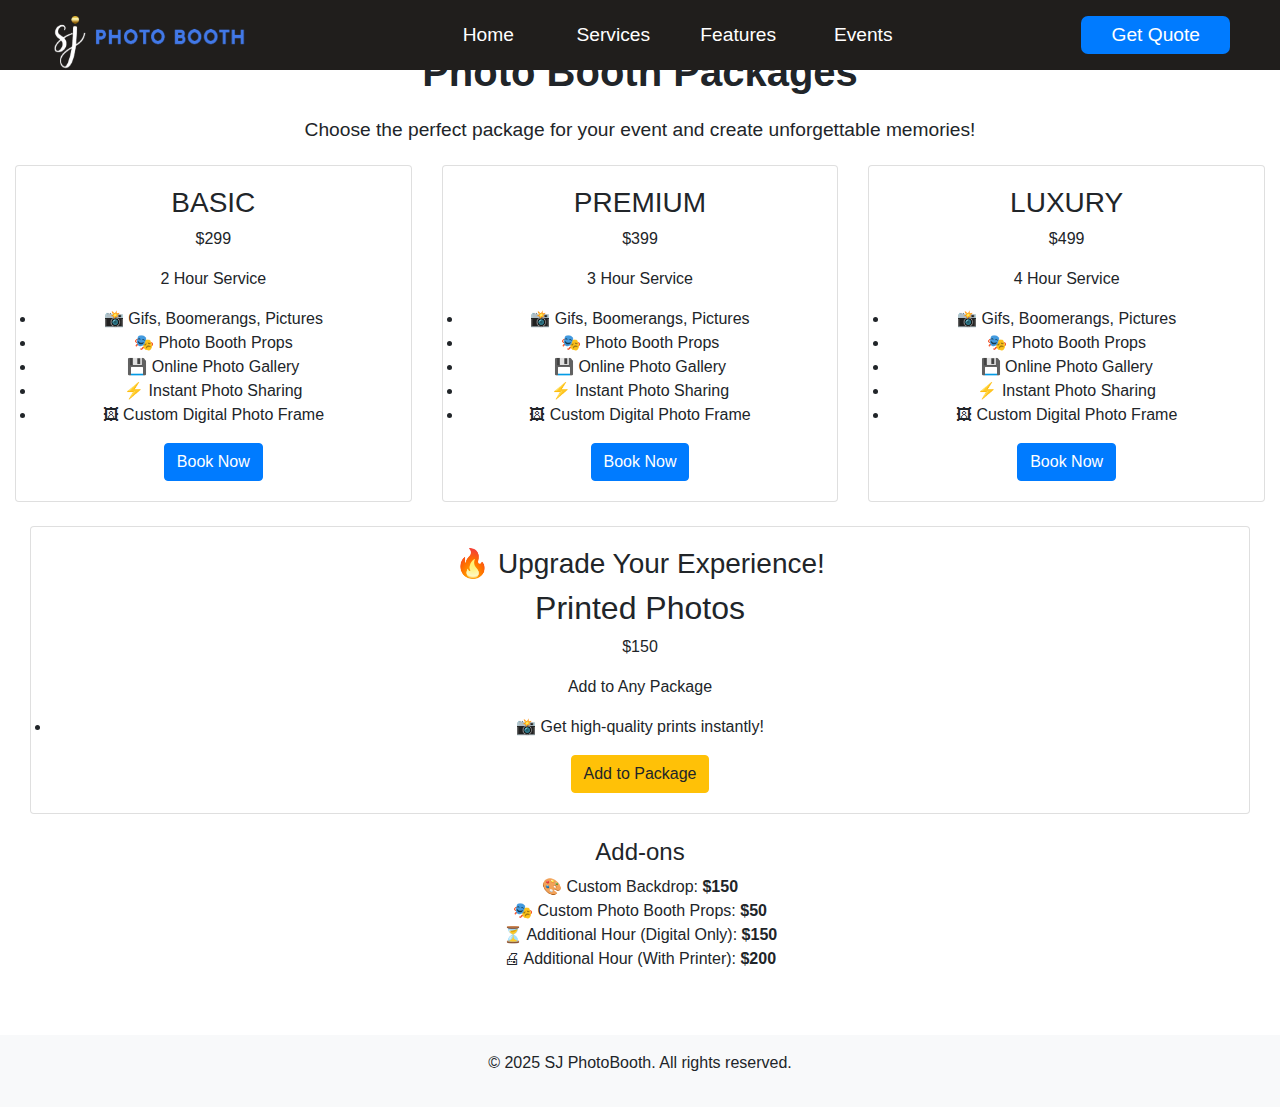
==== pricing.html @ 756ece40 "Add pricing page with package details and features" ====
<!DOCTYPE html>
<html>

<head>
  <meta charset="utf-8" />
  <meta name="viewport" content="width=device-width, initial-scale=1.0">
  <title>Photo booth Business</title>
  <!-- Add Bootstrap CSS -->
  <link rel="stylesheet" href="https://maxcdn.bootstrapcdn.com/bootstrap/4.5.2/css/bootstrap.min.css" />
  <link rel="stylesheet" href="css/style.css" />
  <link rel="stylesheet" href="css/tablet.css" media="(max-width: 991px)" />

  <!-- <script src="https://ajax.googleapis.com/ajax/libs/jquery/2.1.3/jquery.min.js"></script> -->

</head>

<body>
  <header>
    <nav class="nav_bar">
      <div class="container_fluid">
        <a class="navbar_brand" href="#">
          <img src="img/SJ-Photo-Booth-words.png" alt="SJ PhotoBooth" class="d-inline-block align-top" />
        </a>
        <div class="navbar-empty" href="#">
        </div>

        <div id="mobile-menu" class="custom-toggler">
          <span class="bar"></span>
          <span class="bar"></span>
          <span class="bar"></span>
        </div>

        <ul id="navbar" class="navbar_nav">
          <li class="nav_item">
            <a class="nav_link" id="about-page" href="index.html">Home<span class="sr-only">(current)</span></a>
          </li>
          <li class="nav_item">
            <a class="nav_link " id="service-page" href="#services">Services</a>
          </li>
          <li class="nav_item">
            <a class="nav_link" id="feature-page" href="#portfolio">Features</a>
          </li>
          <li class="nav_item">
            <a class="nav_link" id="events-page" href="#contact">Events</a>
          </li>
        </ul>
        <div id="navgetquote">
          <button onclick="location.href='#contact'" id="button" type="button">Get Quote</button>
        </div>
      </div>
    </nav>
  </header>



    <!-- Pricing Section -->
    <section id="pricing" class="py-5">
        <div class="container">
          <h2 class="text-center title">Photo Booth Packages</h2>
          <p class="text-center portfolio-text">
            Choose the perfect package for your event and create unforgettable memories!
          </p>
    
          <div class="row">
            <!-- BASIC PACKAGE -->
            <div class="col-md-4 col-12 mb-4">
              <div class="card pricing-card text-center">
                <div class="card-body">
                  <h3 class="package-title">BASIC</h3>
                  <p class="price">$299</p>
                  <p class="duration">2 Hour Service</p>
                  <ul class="package-features">
                    <li>📸 Gifs, Boomerangs, Pictures</li>
                    <li>🎭 Photo Booth Props</li>
                    <li>💾 Online Photo Gallery</li>
                    <li>⚡ Instant Photo Sharing</li>
                    <li>🖼 Custom Digital Photo Frame</li>
                  </ul>
                  <button class="btn btn-primary">Book Now</button>
                </div>
              </div>
            </div>
          
            <!-- PREMIUM PACKAGE -->
            <div class="col-md-4 col-12 mb-4">
              <div class="card pricing-card text-center">
                <div class="card-body">
                  <h3 class="package-title">PREMIUM</h3>
                  <p class="price">$399</p>
                  <p class="duration">3 Hour Service</p>
                  <ul class="package-features">
                    <li>📸 Gifs, Boomerangs, Pictures</li>
                    <li>🎭 Photo Booth Props</li>
                    <li>💾 Online Photo Gallery</li>
                    <li>⚡ Instant Photo Sharing</li>
                    <li>🖼 Custom Digital Photo Frame</li>
                  </ul>
                  <button class="btn btn-primary">Book Now</button>
                </div>
              </div>
            </div>
          
            <!-- LUXURY PACKAGE -->
            <div class="col-md-4 col-12 mb-4">
              <div class="card pricing-card text-center">
                <div class="card-body">
                  <h3 class="package-title">LUXURY</h3>
                  <p class="price">$499</p>
                  <p class="duration">4 Hour Service</p>
                  <ul class="package-features">
                    <li>📸 Gifs, Boomerangs, Pictures</li>
                    <li>🎭 Photo Booth Props</li>
                    <li>💾 Online Photo Gallery</li>
                    <li>⚡ Instant Photo Sharing</li>
                    <li>🖼 Custom Digital Photo Frame</li>
                  </ul>
                  <button class="btn btn-primary">Book Now</button>
                </div>
              </div>
            </div>
        </div>
          
            <!-- 🔥 Add a Printer Option (As Separate Column) -->
            <div class="col-md-12 col-12 mb-4">
              <div class="card printer-card text-center">
                <div class="card-body">
                  <h3 class="package-title">🔥 Upgrade Your Experience!</h3>
                  <h2 class="price">Printed Photos</h2>
                  <p class="price-print">$150</p>
                  <p class="duration">Add to Any Package</p>
                  <ul class="package-features">
                    <li>📸 Get high-quality prints instantly!</li>
                  </ul>
                  <button class="btn btn-warning">Add to Package</button>
                </div>
              </div>
            </div>
          
    
          <!-- Add-ons Section -->
          <div class="text-center mt-4">
            <h4>Add-ons</h4>
            <ul class="list-unstyled">
              <li>🎨 Custom Backdrop: <strong>$150</strong></li>
              <li>🎭 Custom Photo Booth Props: <strong>$50</strong></li>
              <li>⏳ Additional Hour (Digital Only): <strong>$150</strong></li>
              <li>🖨 Additional Hour (With Printer): <strong>$200</strong></li>
            </ul>
          </div>
       
      </section>
    
      <!-- Footer -->
      <footer class="bg-light text-center py-3">
        <div class="container">
          <p>&copy; 2025 SJ PhotoBooth. All rights reserved.</p>
        </div>
      </footer>
    
      <!-- Bootstrap & JS -->
      <script src="https://code.jquery.com/jquery-3.5.1.slim.min.js"></script>
      <script src="https://cdn.jsdelivr.net/npm/@popperjs/core@2.9.3/dist/umd/popper.min.js"></script>
      <script src="https://maxcdn.bootstrapcdn.com/bootstrap/4.5.2/js/bootstrap.min.js"></script>
    </body>
    
    </html>
---- css/style.css ----
/* Custom CSS for photobooth website */

:root {
  --primary-blue: #3c6bca;
  --primary-gold: #eab105;
  --secondary-blue: #1a9af7;
  --soft-blue: #e7f5ff;
  --warm-black: #201e1c;
  --black: #282623;
  --grey: #bababa;
  --off-white: #faf8f7;
  --just-white: #ffffff;
}
* {
  box-sizing: border-box;
  margin: 0;
  padding: 0;
  font-family: "Kumbh Sans", sans-serif;
  scroll-behavior: smooth;
}

html {
  min-width: 320px;
}
/* header {
  overflow: visible;
} */
.nav_bar {
  background-color: rgb(32, 30, 28);
  height: 70px;
  width: 100%;
  display: flex;
  justify-content: center;
  align-items: center;
  font-size: 1.2rem;
  position: fixed;
  top: 0px;
  z-index: 1000;
}
.container_fluid {
  display: flex;
  justify-content: space-between;
  height: 70px;
  z-index: 1;
  width: 100%;
  max-width: 1400px;
  margin-top: 0;
  margin-bottom: 0;
  margin-left: auto;
  margin-right: auto;
  padding-top: 0;
  padding-bottom: 0;
  padding-right: 50px;
  padding-left: 50px;
}
/* ------logo words-------- */
.navbar-empty {
  width: 200px;
  display: flex;
  align-items: center;
  cursor: pointer;
  margin-right: 20px;
}
.navbar_brand {
  position: fixed;
  top: 12px;
}
.navbar_brand img {
  width: 200px;
}
.navbar_brand:hover {
  transform: scale(1.1);
}

.custom-toggler {
  position: absolute;
}

.navbar_nav {
  display: flex;
  justify-content: center;
  list-style: none;
  margin: 0;
}

.nav_link {
  text-decoration: none;
  color: #fff;
  display: flex;
  align-items: center;
  justify-content: center;
  width: 125px;
  transition: all 0.3s ease;
  height: 100%;
}

.nav_link:hover {
  color: var(--primary-gold);
  transform: scale(1.1);
  text-decoration: none;
}

#navgetquote {
  display: flex;
  align-items: center;
  justify-content: space-around;
  /* padding: 10px 0; */
}
#button {
  padding: 5px 30px;
  background-color: #007BFF;
  color: white;
  border: none;
  border-radius: 7px;
  transition: transform 0.3s ease;
  cursor: pointer;
}

#button:hover {
  transform: scale(1.1);
}


.animation-div {
  position: relative;
  width: 100%;
  height: 500px; 
  overflow: hidden;
  background-color: #f0f0f0; 
}

.dots-animation {
  position: absolute;
  width: 20px; /* Size of the dots */
  height: 20px; /* Size of the dots */
  background-color: #3498db; /* Color of the dots */
  border-radius: 50%; /* Makes the dot circular */
  animation: moveAround 10s infinite alternate ease-in-out;
}

/* Define the keyframes for moving around */
@keyframes moveAround {
  0% { transform: translate(0px, 0px); }
  25% { transform: translate(900px, 0px); } /* Right */
  50% { transform: translate(500px, 500px); } /* Down */
  75% { transform: translate(0px, 300px); } /* Left */
  100% { transform: translate(0px, 0px); } /* Back to start */
}


.dots-animation:nth-child(1) {
  animation-duration: 8s; /* Faster */
}

.dots-animation:nth-child(2) {
  animation-delay: 2s; /* Starts later */
  background-color: red; /* Different color */
}

.dots-animation:nth-child(3) {
  animation-name: differentPath;
}

@keyframes differentPath {
  from { transform: translate(0, 0); }
  to { transform: translate(200px, 500px); }
}






/* -------------------------     Main     ----------------------------------- */
main {
  background-color: var(--off-white);
}
section {
  min-height: 60vh;
  padding-top: 70px;
  scroll-margin-top: 80px;
}
.slide-image {
  height: 100px;
  background-size: cover;
  background-position: center;
}

.carousel-fade .carousel-inner .carousel-item {
  height: 90vh;
  background-position: center;
  background-size: cover;
}

/* .carousel-fade .carousel-inner .carousel-item::before {
  content: "";
  display: block;
  position: absolute;
  top: 0;
  left: 0;
  right: 0;
  bottom: 0;
  width: 100%;
  height: 100%;
  background-color: rgba(0, 0, 0, 0.5); 
} */

.carousel-caption {
  position: absolute;
  top: 50%;
  left: 50%;
  transform: translate(-50%, -50%);
  text-align: center;
  color: #fff;
  z-index: 1;
  width: 100%;
}

.carousel-item .carousel-caption h1 {
  font-size: 4rem;
  margin-top: 0;
  margin-bottom: 1rem;
}
.carousel-fade .carousel-inner .carousel-item .carousel-caption p {
  font-size: 1.5rem;
}
.carousel-fade .carousel-inner .carousel-item .carousel-caption .btn {
  font-size: 1.2rem;
  margin-top: 1rem;
}

.carousel-fade .carousel-indicators li {
  background-color: rgba(255, 255, 255, 0.5);
  border: none;
  width: 12px;
  height: 12px;
  margin: 0 6px;
  cursor: pointer;
}

/* ------------------      logo      ------------------ */
.relative-position {
  position: relative;
}
.logo {
  position: absolute;
  bottom: -75px;
  left: 50%;
  transform: translateX(-50%);
  z-index: 1;
}
.logo img {
  width: 180px;
}
/* ------------------      Description      ------------------ */
.container {
  max-width: 1400px;
}
#description {
  min-height: 60vh;
}

.container-desc {
  padding-left: 40px;
  padding-right: 40px;
}

#description h3 {
  font-size: 2rem;
}

#description p {
  font-size: 1.1rem;
}

#img-Jorge img{
  max-width: 70%;
}
.desc-col {
  text-align: center;
}

.title {
  font-weight: bold;
  font-size: 2.5rem;
}

.logo-SJ {
  position: absolute;
  bottom: -50px;
  left: 20%;
  transform: translateX(-50%);
  z-index: 1;
}

.logo-SJ img {
  width: 400px;
}
/* ------------------      Service      ------------------ */

.service-dark-bg {
  width: 100%;
  min-width: 320px;
  height: auto;
  padding: 20px 10px;
  background-color: var(--warm-black);
  color: var(--just-white);
}

.service-detail--card {
  width: 90%;
  min-width: 288px;
  max-width: 320px;
  min-height: 150px;
  margin: 15px auto;
  padding: 15px;
  background-color: var(--black);
  border-radius: 5px;
  box-shadow: 0 4px 8px rgba(0, 0, 0, 0.16);
}
.service-card-h4 {
  margin-top: 15px;
  margin-bottom: 10px;
  font-weight: bold;
  line-height: 1.8rem;
  color: var(--just-white);
}

.portfolio-title {
  margin-top: 15px;
  margin-bottom: 10px;
  padding: 0px 90px;
  color: var(--black);
}

.portfolio-text {
  margin: 20px 0;
  padding: 0 90px;
  font-size: 1.2rem;
}
.portfolio-detail--card {
  min-width: 140px;
  max-width: 380px;
  min-height: 150px;
  margin: 15px auto;
  padding: 15px;
}
.portfolio-card-h4 {
  margin-top: 15px;
  margin-bottom: 10px;
  font-weight: bold;
  line-height: 1.8rem;
  color: var(--black);
}


.cursive-text {
  margin-top: 20px;
  font-family: 'Bungasai', cursive;  
  font-size: 1.4rem;

}

.instagram-icon {
  display: inline-block;
  transition: transform 0.3s, opacity 0.3s;
}

.instagram-img {
  width: 50px;
  height: 50px;
  transition: transform 0.3s, opacity 0.3s;
}

.instagram-icon:hover .instagram-img {
  transform: scale(1.1);
  opacity: 0.8;
}

/* --------contact----------- */
/* General Styles */
#contact {
  padding: 60px 20px;
}

.contact-details {
  max-width: 600px;
}

.illustrations {
  display: flex;
  /* flex-wrap: wrap; */
  justify-content: center; /* Centers illustrations horizontally */
  margin-top: 20px;
}

.contact-illustration {
  margin: 10px; /* Adds space between illustrations */
}

.illustration-img {
  max-width: 250px; /* Set a max width for the images */
  height: auto; /* Maintain aspect ratio */
}
---- css/tablet.css ----
:root {
  --primary-blue: #3c6bca;
  --primary-gold: #eab105;
  --secondary-blue: #1a9af7;
  --soft-blue: #e7f5ff;
  --warm-black: #201e1c;
  --black: #282623;
  --grey: #bababa;
  --off-white: #faf8f7;
  --just-white: #ffffff;
}
.nav_bar {
  height: 55px;
}
.container_fluid {
  display: flex;
  justify-content: space-between;
  height: 100%;
  z-index: 1;
  width: 100%;
  max-width: 1600px;
  padding: 0;
}

.navbar_brand {
  position: fixed;
  top: .5%;
  left: 5%;
  z-index: 999;
}
.custom-toggler .bar {
  width: 25px;
  height: 3px;
  margin-top: 5px;
  margin-bottom: 5px;
  margin-left: auto;
  margin-right: auto;
  transition: all 0.3s ease-in-out;
  background: #ffffff;
  display: block;
  cursor: pointer;
}

#mobile-menu {
  position: absolute;
  top: 15%;
  right: 5%;
  transform: translate(5%, 20%);
}

.navbar_nav {
  display: flex;
  flex-direction: column;
  justify-content: space-evenly;
  width: 100%;
  position: absolute;
  top: -1000px;
  opacity: 1;
  transition: all 0.5s ease;
  z-index: -1;
}
.navbar_nav.active {
  background-color: var(--warm-black);
  top: 100%;
  opacity: 1;
  transition: all 0.5s ease;
  z-index: 99;
  min-height: 35vh;
  font-size: 1.2rem;
}

.nav_link {
  align-items: center;
  width: 100%;
}


#mobile-menu.is-active .bar:nth-child(2) {
  opacity: 0;
}

#mobile-menu.is-active .bar:nth-child(1) {
  transform: translateY(8px) rotate(45deg);
}

#mobile-menu.is-active .bar:nth-child(3) {
  transform: translateY(-8px) rotate(-45deg);
}

#navgetquote {
  text-align: center;
  position: fixed;
  bottom: 0;
  left: 0;
  width: 100%;
  padding: 10px 0;
}

#navgetquote #button {
  width: 200px;
  height: 40px;
  /* font-weight: bold; */
}


/* ------------------       Section 1          ------------------ */
section {
  min-height:60vh;
  padding-top: 55px;
  scroll-margin-top: 55px;
}

#description {
  padding-top: 50px;
}

#description p {
  font-size: 1rem;
}

#img-Jorge img{
  max-width: 85%;
}

/* ------------------       Logo         ------------------ */
.relative-position {
  position: relative;
}
.logo {
  position: absolute;
  bottom: -75px;
  left: 50%;
  transform: translateX(-50%);
  z-index: 1;
}
/* ------------------       Logo         ------------------ */

.container-desc {
  padding-top: 30px;
  padding-left: 50px;
  padding-right: 50px;

}

.portfolio-text {
  margin: 20px 0;
  padding: 0 20px;
  font-size: 1.2rem;
}

.illustration-img {
  max-width: 150px; /* Set a max width for the images */
}
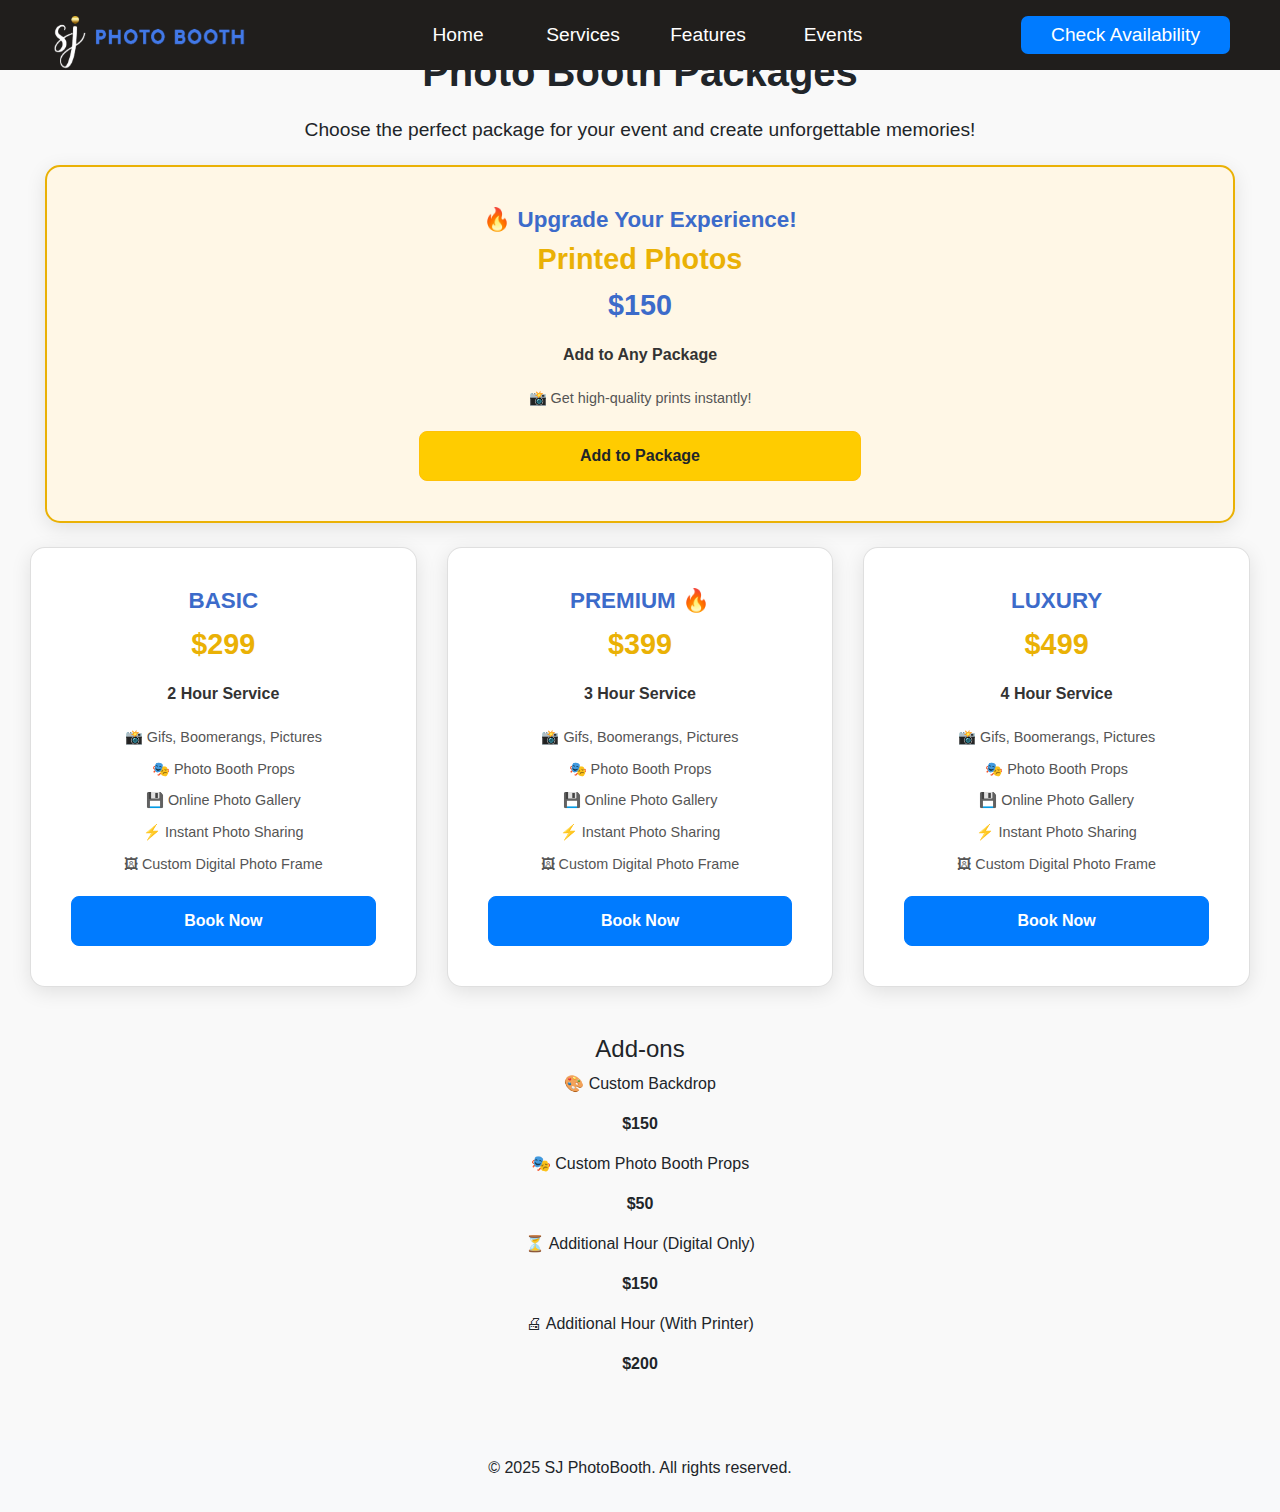
==== commit 71329b43: "Update pricing page with new title, button text, and enhanced package options" ====
--- a/pricing.html
+++ b/pricing.html
@@ -4,7 +4,7 @@
 <head>
   <meta charset="utf-8" />
   <meta name="viewport" content="width=device-width, initial-scale=1.0">
-  <title>Photo booth Business</title>
+  <title>SJ Photo Booth</title>
   <!-- Add Bootstrap CSS -->
   <link rel="stylesheet" href="https://maxcdn.bootstrapcdn.com/bootstrap/4.5.2/css/bootstrap.min.css" />
   <link rel="stylesheet" href="css/style.css" />
@@ -45,7 +45,7 @@
           </li>
         </ul>
         <div id="navgetquote">
-          <button onclick="location.href='#contact'" id="button" type="button">Get Quote</button>
+          <button onclick="location.href='#contact'" id="button" type="button">Check Availability</button>
         </div>
       </div>
     </nav>
@@ -53,114 +53,127 @@
 
 
 
-    <!-- Pricing Section -->
-    <section id="pricing" class="py-5">
-        <div class="container">
-          <h2 class="text-center title">Photo Booth Packages</h2>
-          <p class="text-center portfolio-text">
-            Choose the perfect package for your event and create unforgettable memories!
-          </p>
-    
-          <div class="row">
-            <!-- BASIC PACKAGE -->
-            <div class="col-md-4 col-12 mb-4">
-              <div class="card pricing-card text-center">
-                <div class="card-body">
-                  <h3 class="package-title">BASIC</h3>
-                  <p class="price">$299</p>
-                  <p class="duration">2 Hour Service</p>
-                  <ul class="package-features">
-                    <li>📸 Gifs, Boomerangs, Pictures</li>
-                    <li>🎭 Photo Booth Props</li>
-                    <li>💾 Online Photo Gallery</li>
-                    <li>⚡ Instant Photo Sharing</li>
-                    <li>🖼 Custom Digital Photo Frame</li>
-                  </ul>
-                  <button class="btn btn-primary">Book Now</button>
-                </div>
-              </div>
+  <!-- Pricing Section -->
+  <section id="pricing" class="py-5">
+    <div class="container">
+      <h2 class="text-center title">Photo Booth Packages</h2>
+      <p class="text-center portfolio-text">
+        Choose the perfect package for your event and create unforgettable memories!
+      </p>
+      <!-- 🔥 Add a Printer Option (As Separate Column) -->
+      <div id="printer" class="col-md-12 col-12 mb-4">
+        <div class="card printer-card text-center">
+          <div class="card-body">
+            <h3 class="package-title">🔥 Upgrade Your Experience!</h3>
+            <h2 class="price">Printed Photos</h2>
+            <p class="price-print">$150</p>
+            <p class="duration">Add to Any Package</p>
+            <ul class="package-features">
+              <li>📸 Get high-quality prints instantly!</li>
+            </ul>
+            <button id="addPrinterBtn" class="btn btn-warning">Add to Package</button>
+          </div>
+        </div>
+      </div>
+      <div class="row">
+        <!-- BASIC PACKAGE -->
+        <div class="col-md-4 col-12 mb-4">
+          <div class="card pricing-card text-center">
+            <div class="card-body">
+              <h3 class="package-title">BASIC</h3>
+              <p class="price">$299</p>
+              <p class="duration">2 Hour Service</p>
+              <ul class="package-features">
+                <li>📸 Gifs, Boomerangs, Pictures</li>
+                <li>🎭 Photo Booth Props</li>
+                <li>💾 Online Photo Gallery</li>
+                <li>⚡ Instant Photo Sharing</li>
+                <li>🖼 Custom Digital Photo Frame</li>
+              </ul>
+              <button class="btn btn-primary book-now-btn">Book Now</button>
             </div>
-          
-            <!-- PREMIUM PACKAGE -->
-            <div class="col-md-4 col-12 mb-4">
-              <div class="card pricing-card text-center">
-                <div class="card-body">
-                  <h3 class="package-title">PREMIUM</h3>
-                  <p class="price">$399</p>
-                  <p class="duration">3 Hour Service</p>
-                  <ul class="package-features">
-                    <li>📸 Gifs, Boomerangs, Pictures</li>
-                    <li>🎭 Photo Booth Props</li>
-                    <li>💾 Online Photo Gallery</li>
-                    <li>⚡ Instant Photo Sharing</li>
-                    <li>🖼 Custom Digital Photo Frame</li>
-                  </ul>
-                  <button class="btn btn-primary">Book Now</button>
-                </div>
-              </div>
+          </div>
+        </div>
+
+        <!-- PREMIUM PACKAGE -->
+        <!-- Premium Package - Highlighted as Best Value -->
+        <div class="col-md-4 col-12 mb-4">
+          <div class="card pricing-card text-center best-value">
+            <div class="card-body">
+              <h3 class="package-title">PREMIUM <span class="best-deal">🔥</span></h3>
+              <p class="price">$399</p>
+              <p class="duration">3 Hour Service</p>
+              <ul class="package-features">
+                <li>📸 Gifs, Boomerangs, Pictures</li>
+                <li>🎭 Photo Booth Props</li>
+                <li>💾 Online Photo Gallery</li>
+                <li>⚡ Instant Photo Sharing</li>
+                <li>🖼 Custom Digital Photo Frame</li>
+              </ul>
+              <button class="btn btn-primary book-now-btn">Book Now</button>
             </div>
-          
-            <!-- LUXURY PACKAGE -->
-            <div class="col-md-4 col-12 mb-4">
-              <div class="card pricing-card text-center">
-                <div class="card-body">
-                  <h3 class="package-title">LUXURY</h3>
-                  <p class="price">$499</p>
-                  <p class="duration">4 Hour Service</p>
-                  <ul class="package-features">
-                    <li>📸 Gifs, Boomerangs, Pictures</li>
-                    <li>🎭 Photo Booth Props</li>
-                    <li>💾 Online Photo Gallery</li>
-                    <li>⚡ Instant Photo Sharing</li>
-                    <li>🖼 Custom Digital Photo Frame</li>
-                  </ul>
-                  <button class="btn btn-primary">Book Now</button>
-                </div>
-              </div>
+          </div>
+        </div>
+
+        <!-- LUXURY PACKAGE -->
+        <div class="col-md-4 col-12 mb-4">
+          <div class="card pricing-card text-center">
+            <div class="card-body">
+              <h3 class="package-title">LUXURY</h3>
+              <p class="price">$499</p>
+              <p class="duration">4 Hour Service</p>
+              <ul class="package-features">
+                <li>📸 Gifs, Boomerangs, Pictures</li>
+                <li>🎭 Photo Booth Props</li>
+                <li>💾 Online Photo Gallery</li>
+                <li>⚡ Instant Photo Sharing</li>
+                <li>🖼 Custom Digital Photo Frame</li>
+              </ul>
+              <button class="btn btn-primary book-now-btn">Book Now</button>
             </div>
+          </div>
         </div>
-          
-            <!-- 🔥 Add a Printer Option (As Separate Column) -->
-            <div class="col-md-12 col-12 mb-4">
-              <div class="card printer-card text-center">
-                <div class="card-body">
-                  <h3 class="package-title">🔥 Upgrade Your Experience!</h3>
-                  <h2 class="price">Printed Photos</h2>
-                  <p class="price-print">$150</p>
-                  <p class="duration">Add to Any Package</p>
-                  <ul class="package-features">
-                    <li>📸 Get high-quality prints instantly!</li>
-                  </ul>
-                  <button class="btn btn-warning">Add to Package</button>
-                </div>
-              </div>
-            </div>
-          
-    
-          <!-- Add-ons Section -->
-          <div class="text-center mt-4">
-            <h4>Add-ons</h4>
-            <ul class="list-unstyled">
-              <li>🎨 Custom Backdrop: <strong>$150</strong></li>
-              <li>🎭 Custom Photo Booth Props: <strong>$50</strong></li>
-              <li>⏳ Additional Hour (Digital Only): <strong>$150</strong></li>
-              <li>🖨 Additional Hour (With Printer): <strong>$200</strong></li>
-            </ul>
+      </div>
+
+
+      <!-- Add-ons Section -->
+      <div class="text-center mt-4">
+        <h4>Add-ons</h4>
+        <div class="add-ons-grid">
+          <div class="add-on-item">
+            <p>🎨 Custom Backdrop</p>
+            <p><strong>$150</strong></p>
           </div>
-       
-      </section>
-    
-      <!-- Footer -->
-      <footer class="bg-light text-center py-3">
-        <div class="container">
-          <p>&copy; 2025 SJ PhotoBooth. All rights reserved.</p>
+          <div class="add-on-item">
+            <p>🎭 Custom Photo Booth Props</p>
+            <p><strong>$50</strong></p>
+          </div>
+          <div class="add-on-item">
+            <p>⏳ Additional Hour (Digital Only)</p>
+            <p><strong>$150</strong></p>
+          </div>
+          <div class="add-on-item">
+            <p>🖨 Additional Hour (With Printer)</p>
+            <p><strong>$200</strong></p>
+          </div>
         </div>
-      </footer>
-    
-      <!-- Bootstrap & JS -->
-      <script src="https://code.jquery.com/jquery-3.5.1.slim.min.js"></script>
-      <script src="https://cdn.jsdelivr.net/npm/@popperjs/core@2.9.3/dist/umd/popper.min.js"></script>
-      <script src="https://maxcdn.bootstrapcdn.com/bootstrap/4.5.2/js/bootstrap.min.js"></script>
-    </body>
-    
-    </html>+      </div>
+  </section>
+
+  <!-- Footer -->
+  <footer class="bg-light text-center py-3">
+    <div class="container">
+      <p>&copy; 2025 SJ PhotoBooth. All rights reserved.</p>
+    </div>
+  </footer>
+  
+
+  <!-- Bootstrap & JS -->
+  <script src="script.js"></script>
+  <script src="https://code.jquery.com/jquery-3.5.1.slim.min.js"></script>
+  <script src="https://cdn.jsdelivr.net/npm/@popperjs/core@2.9.3/dist/umd/popper.min.js"></script>
+  <script src="https://maxcdn.bootstrapcdn.com/bootstrap/4.5.2/js/bootstrap.min.js"></script>
+  
+</body>
+
+</html>--- a/css/style.css
+++ b/css/style.css
@@ -403,3 +403,96 @@
   height: auto; /* Maintain aspect ratio */
 }
 
+
+
+
+
+
+/* ----------------------- Design Pricing --------------------*/
+
+#pricing {
+  background-color: #f9f9f9;
+  padding: 40px 15px;
+}
+
+.pricing-card, .printer-card {
+  border-radius: 15px;
+  box-shadow: 0px 5px 20px rgba(0, 0, 0, 0.1);
+  transition: transform 0.3s ease-in-out;
+  background: #fff;
+  padding: 20px;
+}
+
+.pricing-card:hover, .printer-card:hover {
+  transform: scale(1.05);
+}
+
+.package-title {
+  font-size: 1.4rem;
+  font-weight: bold;
+  color: var(--primary-blue);
+}
+
+.price-print{
+  font-size: 1.8rem;
+  font-weight: bold;
+  color: var(--primary-blue);
+}
+.price {
+  font-size: 1.8rem;
+  font-weight: bold;
+  color: var(--primary-gold)
+}
+
+.duration {
+  font-size: 1rem;
+  font-weight: 600;
+  color: #333;
+}
+
+.package-features {
+  list-style: none;
+  padding: 0;
+  font-size: 0.9rem;
+  color: #555;
+}
+
+.package-features li {
+  padding: 5px 0;
+}
+
+/* 📱 Make buttons mobile-friendly */
+.btn-primary, .btn-warning {
+  font-size: 1rem;
+  padding: 12px;
+  border-radius: 8px;
+  width: 100%;
+  font-weight: bold;
+}
+.btn-warning {
+  font-size: 1rem;
+  padding: 12px;
+  border-radius: 8px;
+  width: 50%;
+  font-weight: bold;
+}
+
+.btn-warning {
+  background-color: #ffcc00;
+  width: 40%;
+}
+
+.btn-primary:hover {
+  background-color: var(--secondary-blue);
+}
+
+.btn-warning:hover {
+  background-color: #e6b800;
+}
+
+/* 🔥 Printed Photos Upgrade */
+.printer-card {
+  border: 2px solid var(--primary-gold);
+  background: #fff7e6;
+  text-align: center;
+}
--- a/css/tablet.css
+++ b/css/tablet.css
@@ -151,3 +151,26 @@
 .illustration-img {
   max-width: 150px; /* Set a max width for the images */
 }
+
+
+
+
+/* ----------------------- Design Pricing --------------------*/
+
+.pricing-card, .printer-card {
+  margin-bottom: 20px;
+}
+
+.printer-card {
+  order: 4; /* Moves it to be the fourth card on mobile */
+}
+
+.btn-warning {
+  width: 40%;
+}
+/* 📱 Ensure full responsiveness */
+@media (max-width: 768px) {
+  .btn-warning {
+    width: 100%;
+  }
+}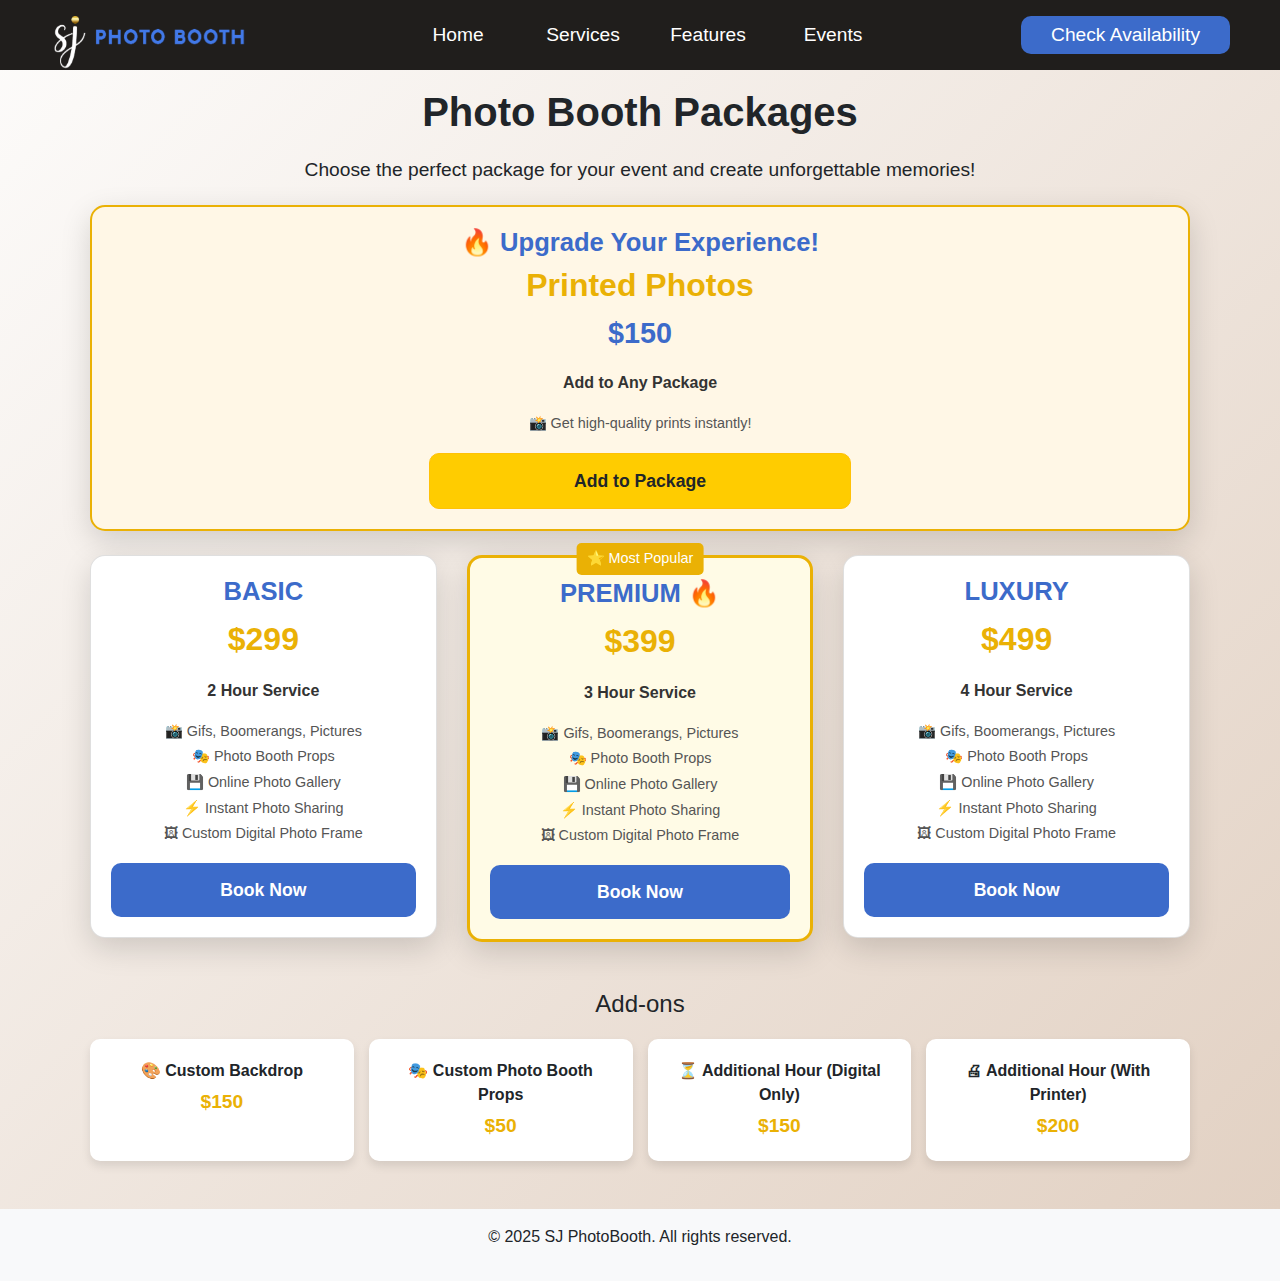
==== commit 23260e6f: "Rename container class to container-pricing for improved clarity in pricing section" ====
--- a/pricing.html
+++ b/pricing.html
@@ -55,7 +55,7 @@
 
   <!-- Pricing Section -->
   <section id="pricing" class="py-5">
-    <div class="container">
+    <div class="container-pricing">
       <h2 class="text-center title">Photo Booth Packages</h2>
       <p class="text-center portfolio-text">
         Choose the perfect package for your event and create unforgettable memories!
--- a/css/style.css
+++ b/css/style.css
@@ -108,10 +108,10 @@
 }
 #button {
   padding: 5px 30px;
-  background-color: #007BFF;
-  color: white;
+  background-color: var(--primary-blue);;
+  color: #fff;;
   border: none;
-  border-radius: 7px;
+  border-radius: 10px;
   transition: transform 0.3s ease;
   cursor: pointer;
 }
@@ -411,37 +411,66 @@
 /* ----------------------- Design Pricing --------------------*/
 
 #pricing {
-  background-color: #f9f9f9;
-  padding: 40px 15px;
+  background: linear-gradient(135deg, #fdfcfb, #e2d1c3); /* Soft gradient */
+  padding: 60px 15px;
+  text-align: center;
+}
+#printer {
+padding: 0;
+}
+
+.container-pricing {
+  padding-top: 40px;
+  max-width: 1100px;
+  margin: auto;
 }
 
 .pricing-card, .printer-card {
   border-radius: 15px;
-  box-shadow: 0px 5px 20px rgba(0, 0, 0, 0.1);
-  transition: transform 0.3s ease-in-out;
-  background: #fff;
-  padding: 20px;
+  box-shadow: 0px 10px 30px rgba(0, 0, 0, 0.15); /* Stronger shadow */
+  transition: transform 0.3s ease-in-out, box-shadow 0.3s ease-in-out;
 }
 
 .pricing-card:hover, .printer-card:hover {
   transform: scale(1.05);
+  box-shadow: 0px 15px 35px rgba(0, 0, 0, 0.2);
+}
+
+ /* 🔥 Highlight Best Value Package */
+.best-value {
+  border: 3px solid var(--primary-gold);
+  background: #fffbe6;
+  position: relative;
+}
+
+.best-value::before {
+  content: "⭐ Most Popular";
+  position: absolute;
+  top: -15px;
+  left: 50%;
+  transform: translateX(-50%);
+  background: var(--primary-gold);
+  color: #fff;
+  font-size: 0.9rem;
+  padding: 5px 10px;
+  border-radius: 5px;
 }
 
 .package-title {
-  font-size: 1.4rem;
+  font-size: 1.6rem;
   font-weight: bold;
   color: var(--primary-blue);
 }
 
+.price {
+  font-size: 2rem;
+  font-weight: bold;
+  color: var(--primary-gold);
+}
 .price-print{
   font-size: 1.8rem;
   font-weight: bold;
   color: var(--primary-blue);
-}
-.price {
-  font-size: 1.8rem;
-  font-weight: bold;
-  color: var(--primary-gold)
 }
 
 .duration {
@@ -449,6 +478,8 @@
   font-weight: 600;
   color: #333;
 }
+
+
 
 .package-features {
   list-style: none;
@@ -458,32 +489,30 @@
 }
 
 .package-features li {
-  padding: 5px 0;
-}
-
-/* 📱 Make buttons mobile-friendly */
+  padding: 2px 0;
+}
+
+/* ✅ Improve Buttons */
 .btn-primary, .btn-warning {
-  font-size: 1rem;
-  padding: 12px;
-  border-radius: 8px;
-  width: 100%;
-  font-weight: bold;
-}
-.btn-warning {
-  font-size: 1rem;
-  padding: 12px;
-  border-radius: 8px;
-  width: 50%;
-  font-weight: bold;
+  font-size: 1.1rem;
+  padding: 14px;
+  border-radius: 10px;
+  width: 100%;
+  font-weight: bold;
+}
+
+.btn-primary {
+  background: var(--primary-blue);
+  border: none;
+}
+
+.btn-primary:hover {
+  background: var(--secondary-blue);
 }
 
 .btn-warning {
   background-color: #ffcc00;
   width: 40%;
-}
-
-.btn-primary:hover {
-  background-color: var(--secondary-blue);
 }
 
 .btn-warning:hover {
@@ -495,4 +524,36 @@
   border: 2px solid var(--primary-gold);
   background: #fff7e6;
   text-align: center;
-}
+} 
+
+
+
+
+
+
+/* 🔥 Improve Add-ons Section */
+.add-ons-grid {
+  display: grid;
+  grid-template-columns: repeat(auto-fit, minmax(150px, 1fr));
+  gap: 15px;
+  margin-top: 20px;
+}
+
+.add-on-item {
+  background: #fff;
+  padding: 15px;
+  border-radius: 10px;
+  box-shadow: 0px 5px 10px rgba(0, 0, 0, 0.1);
+  text-align: center;
+}
+
+.add-on-item p {
+  margin: 5px 0;
+  font-weight: bold;
+}
+
+.add-on-item strong {
+  color: var(--primary-gold);
+  font-size: 1.2rem;
+}
+
--- a/css/tablet.css
+++ b/css/tablet.css
@@ -173,4 +173,4 @@
   .btn-warning {
     width: 100%;
   }
-}+}
